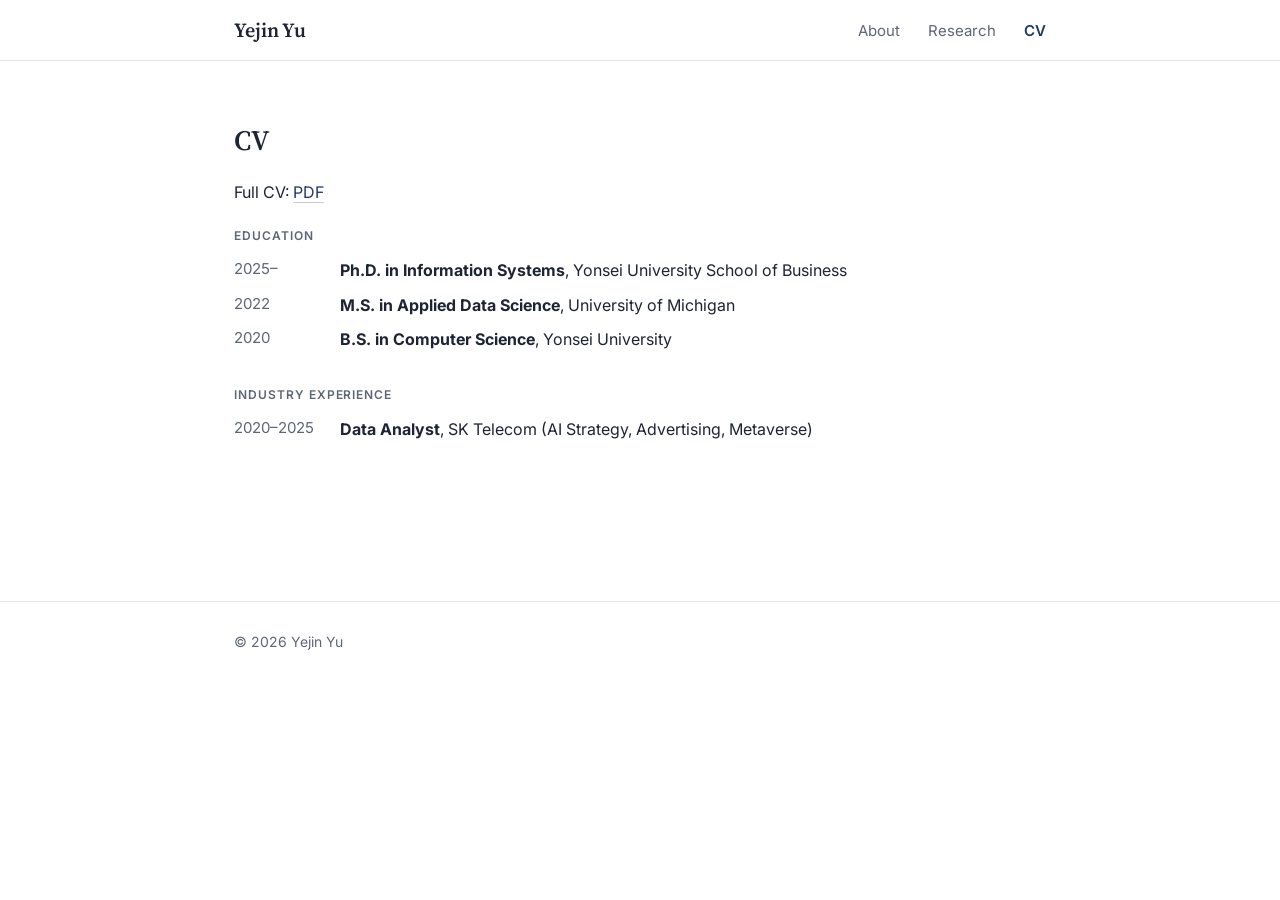
==== cv.html @ fa6e839b "Add files via upload" ====
<!DOCTYPE html>
<html lang="en">
<head>
  <meta charset="utf-8">
  <meta name="viewport" content="width=device-width, initial-scale=1">
  <title>CV · Yejin Yu</title>
  <meta name="description" content="Yejin Yu — Ph.D. student in Information Systems at Yonsei University School of Business. Research on digital platforms, streaming content, and offline consumption.">
  <link rel="preconnect" href="https://fonts.googleapis.com">
  <link rel="preconnect" href="https://fonts.gstatic.com" crossorigin>
  <link href="https://fonts.googleapis.com/css2?family=Source+Serif+4:opsz,wght@8..60,400;8..60,600&family=Inter:wght@400;500;600&display=swap" rel="stylesheet">
  <link rel="stylesheet" href="style.css">
</head>
<body>

  <header class="site-header">
    <div class="wrap header-inner">
      <a class="brand" href="index.html">Yejin Yu</a>
      <nav>
        <a href="index.html">About</a>
        <a href="research.html">Research</a>
        <a href="cv.html" class="active">CV</a>
      </nav>
    </div>
  </header>

  <main class="wrap">

    <section id="cv" class="page">
      <h2 class="section-title">CV</h2>
      <p>Full CV: <a href="cv.pdf">PDF</a></p>

      <h3 class="group">Education</h3>
      <dl class="timeline">
        <dt>2025–</dt>
        <dd><strong>Ph.D. in Information Systems</strong>, Yonsei University School of Business</dd>
        <dt>2022</dt>
        <dd><strong>M.S. in Applied Data Science</strong>, University of Michigan</dd>
        <dt>2020</dt>
        <dd><strong>B.S. in Computer Science</strong>, Yonsei University</dd>
      </dl>

      <h3 class="group">Industry Experience</h3>
      <dl class="timeline">
        <dt>2020–2025</dt>
        <dd><strong>Data Analyst</strong>, SK Telecom (AI Strategy, Advertising, Metaverse)</dd>
      </dl>
    </section>

  </main>

  <footer class="site-footer">
    <div class="wrap">© 2026 Yejin Yu</div>
  </footer>

</body>
</html>
---- style.css ----
:root {
  --ink: #1d2433;
  --muted: #5d6677;
  --navy: #1f3a68;
  --line: #e3e6ec;
  --bg: #ffffff;
  --soft: #f5f7fa;
  --serif: "Source Serif 4", Georgia, "Times New Roman", serif;
  --sans: "Inter", -apple-system, BlinkMacSystemFont, "Segoe UI", sans-serif;
}

* { box-sizing: border-box; }

html { scroll-behavior: smooth; scroll-padding-top: 72px; }

body {
  margin: 0;
  background: var(--bg);
  color: var(--ink);
  font-family: var(--sans);
  font-size: 16px;
  line-height: 1.65;
  -webkit-font-smoothing: antialiased;
  hyphens: none;
  overflow-wrap: normal;
  word-break: keep-all;
}

a { color: var(--navy); text-decoration: none; border-bottom: 1px solid rgba(31, 58, 104, 0.25); }
a:hover { border-bottom-color: var(--navy); }

.wrap { max-width: 860px; margin: 0 auto; padding: 0 24px; }

/* Header */
.site-header {
  position: sticky; top: 0; z-index: 10;
  background: rgba(255, 255, 255, 0.92);
  backdrop-filter: blur(6px);
  border-bottom: 1px solid var(--line);
}
.header-inner { display: flex; align-items: center; justify-content: space-between; height: 60px; }
.brand { font-family: var(--serif); font-size: 20px; font-weight: 600; color: var(--ink); border: 0; }
nav a { margin-left: 24px; font-size: 15px; color: var(--muted); border: 0; }
nav a:hover { color: var(--navy); }

/* About */
.about { display: grid; grid-template-columns: 200px 1fr; gap: 48px; padding: 64px 0 48px; }
.photo { position: relative; width: 200px; height: 200px; border-radius: 50%; overflow: hidden; background: var(--soft); }
.photo img { position: absolute; inset: 0; width: 100%; height: 100%; object-fit: cover; z-index: 1; }
.initials { position: absolute; inset: 0; display: flex; align-items: center; justify-content: center;
  font-family: var(--serif); font-size: 56px; color: var(--navy); opacity: 0.5; }

h1 { font-family: var(--serif); font-weight: 600; font-size: 40px; line-height: 1.15; margin: 0 0 6px; }
.role { color: var(--muted); margin: 0 0 24px; }
.intro p { margin: 0 0 14px; }

.links { list-style: none; padding: 0; margin: 22px 0 0; display: flex; flex-wrap: wrap; gap: 8px 22px; font-size: 15px; }

.interests { margin-top: 28px; padding-top: 20px; border-top: 1px solid var(--line); }
.label { font-size: 12px; font-weight: 600; letter-spacing: 0.08em; text-transform: uppercase; color: var(--muted); margin: 0 0 6px; }
.interests p { margin: 0; }

/* Sections */
section { padding: 40px 0; border-top: 1px solid var(--line); }
section.about { border-top: 0; }
.section-title { font-family: var(--serif); font-weight: 600; font-size: 28px; margin: 0 0 8px; }
.group { font-size: 12px; font-weight: 600; letter-spacing: 0.08em; text-transform: uppercase; color: var(--muted); margin: 32px 0 12px; }

/* Papers */
.paper { padding: 14px 0; border-bottom: 1px solid var(--line); }
.paper:last-of-type { border-bottom: 0; }
.paper p { margin: 0; }
.paper .title { font-family: var(--serif); font-size: 18px; font-weight: 600; line-height: 1.4; }
.paper .meta { color: var(--muted); font-size: 15px; margin-top: 4px; }
.paper .note { font-size: 14px; color: var(--navy); margin-top: 4px; }

/* CV timeline */
.timeline { display: grid; grid-template-columns: 90px 1fr; gap: 8px 16px; margin: 0; }
.timeline dt { color: var(--muted); font-size: 15px; }
.timeline dd { margin: 0; }

/* Footer */
.site-footer { border-top: 1px solid var(--line); padding: 28px 0 40px; color: var(--muted); font-size: 14px; }

/* Mobile */
@media (max-width: 680px) {
  .about { grid-template-columns: 1fr; gap: 24px; padding-top: 40px; }
  .photo { width: 140px; height: 140px; }
  .initials { font-size: 40px; }
  h1 { font-size: 32px; }
  nav a { margin-left: 16px; }
  .timeline { grid-template-columns: 1fr; gap: 0; }
  .timeline dd { margin-bottom: 10px; }
}

/* Multi-page additions */
nav a.active { color: var(--navy); font-weight: 600; }
.side { display: flex; flex-direction: column; align-items: center; gap: 28px; }
.univ-logo { display: block; width: 100%; max-width: 200px; height: auto; }
section.page { border-top: 0; padding-top: 56px; min-height: 60vh; }
section.page .group:first-of-type { margin-top: 20px; }

@media (max-width: 680px) {
  .side { flex-direction: row; justify-content: flex-start; gap: 20px; }
  .univ-logo { max-width: 150px; }
  section.page { padding-top: 36px; }
}
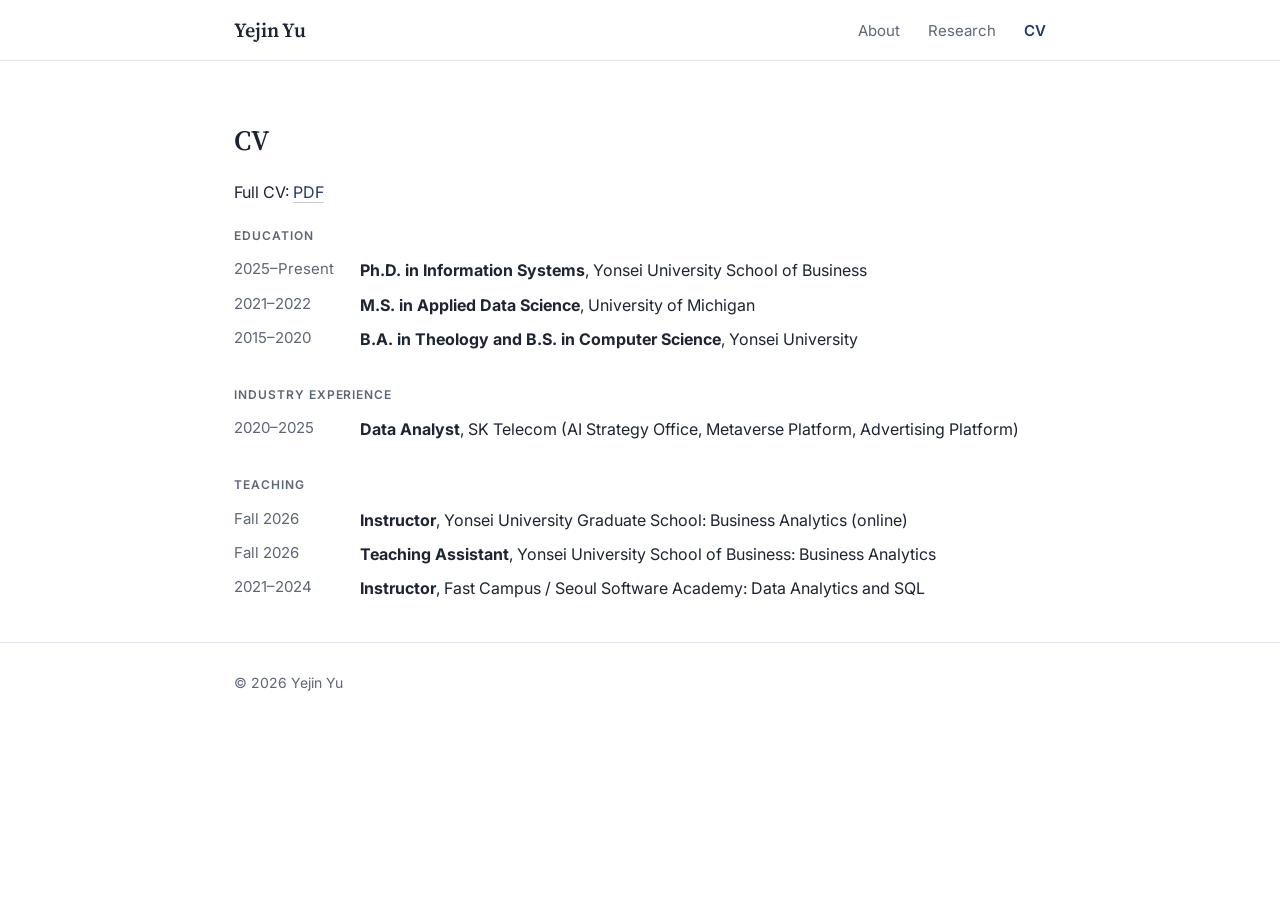
==== commit bd353fd0: "Update site content and CV Co-Authored-By: Claude Opus 5.5 <noreply@anthropic.com> Claude-Session: h" ====
--- a/cv.html
+++ b/cv.html
@@ -31,18 +31,28 @@
 
       <h3 class="group">Education</h3>
       <dl class="timeline">
-        <dt>2025–</dt>
+        <dt>2025–Present</dt>
         <dd><strong>Ph.D. in Information Systems</strong>, Yonsei University School of Business</dd>
-        <dt>2022</dt>
+        <dt>2021–2022</dt>
         <dd><strong>M.S. in Applied Data Science</strong>, University of Michigan</dd>
-        <dt>2020</dt>
-        <dd><strong>B.S. in Computer Science</strong>, Yonsei University</dd>
+        <dt>2015–2020</dt>
+        <dd><strong>B.A. in Theology and B.S. in Computer Science</strong>, Yonsei University</dd>
       </dl>
 
       <h3 class="group">Industry Experience</h3>
       <dl class="timeline">
         <dt>2020–2025</dt>
-        <dd><strong>Data Analyst</strong>, SK Telecom (AI Strategy, Advertising, Metaverse)</dd>
+        <dd><strong>Data Analyst</strong>, SK Telecom (AI Strategy Office, Metaverse Platform, Advertising Platform)</dd>
+      </dl>
+
+      <h3 class="group">Teaching</h3>
+      <dl class="timeline">
+        <dt>Fall 2026</dt>
+        <dd><strong>Instructor</strong>, Yonsei University Graduate School: Business Analytics (online)</dd>
+        <dt>Fall 2026</dt>
+        <dd><strong>Teaching Assistant</strong>, Yonsei University School of Business: Business Analytics</dd>
+        <dt>2021–2024</dt>
+        <dd><strong>Instructor</strong>, Fast Campus / Seoul Software Academy: Data Analytics and SQL</dd>
       </dl>
     </section>
 
--- a/style.css
+++ b/style.css
@@ -75,7 +75,7 @@
 .paper .note { font-size: 14px; color: var(--navy); margin-top: 4px; }
 
 /* CV timeline */
-.timeline { display: grid; grid-template-columns: 90px 1fr; gap: 8px 16px; margin: 0; }
+.timeline { display: grid; grid-template-columns: 110px 1fr; gap: 8px 16px; margin: 0; }
 .timeline dt { color: var(--muted); font-size: 15px; }
 .timeline dd { margin: 0; }
 
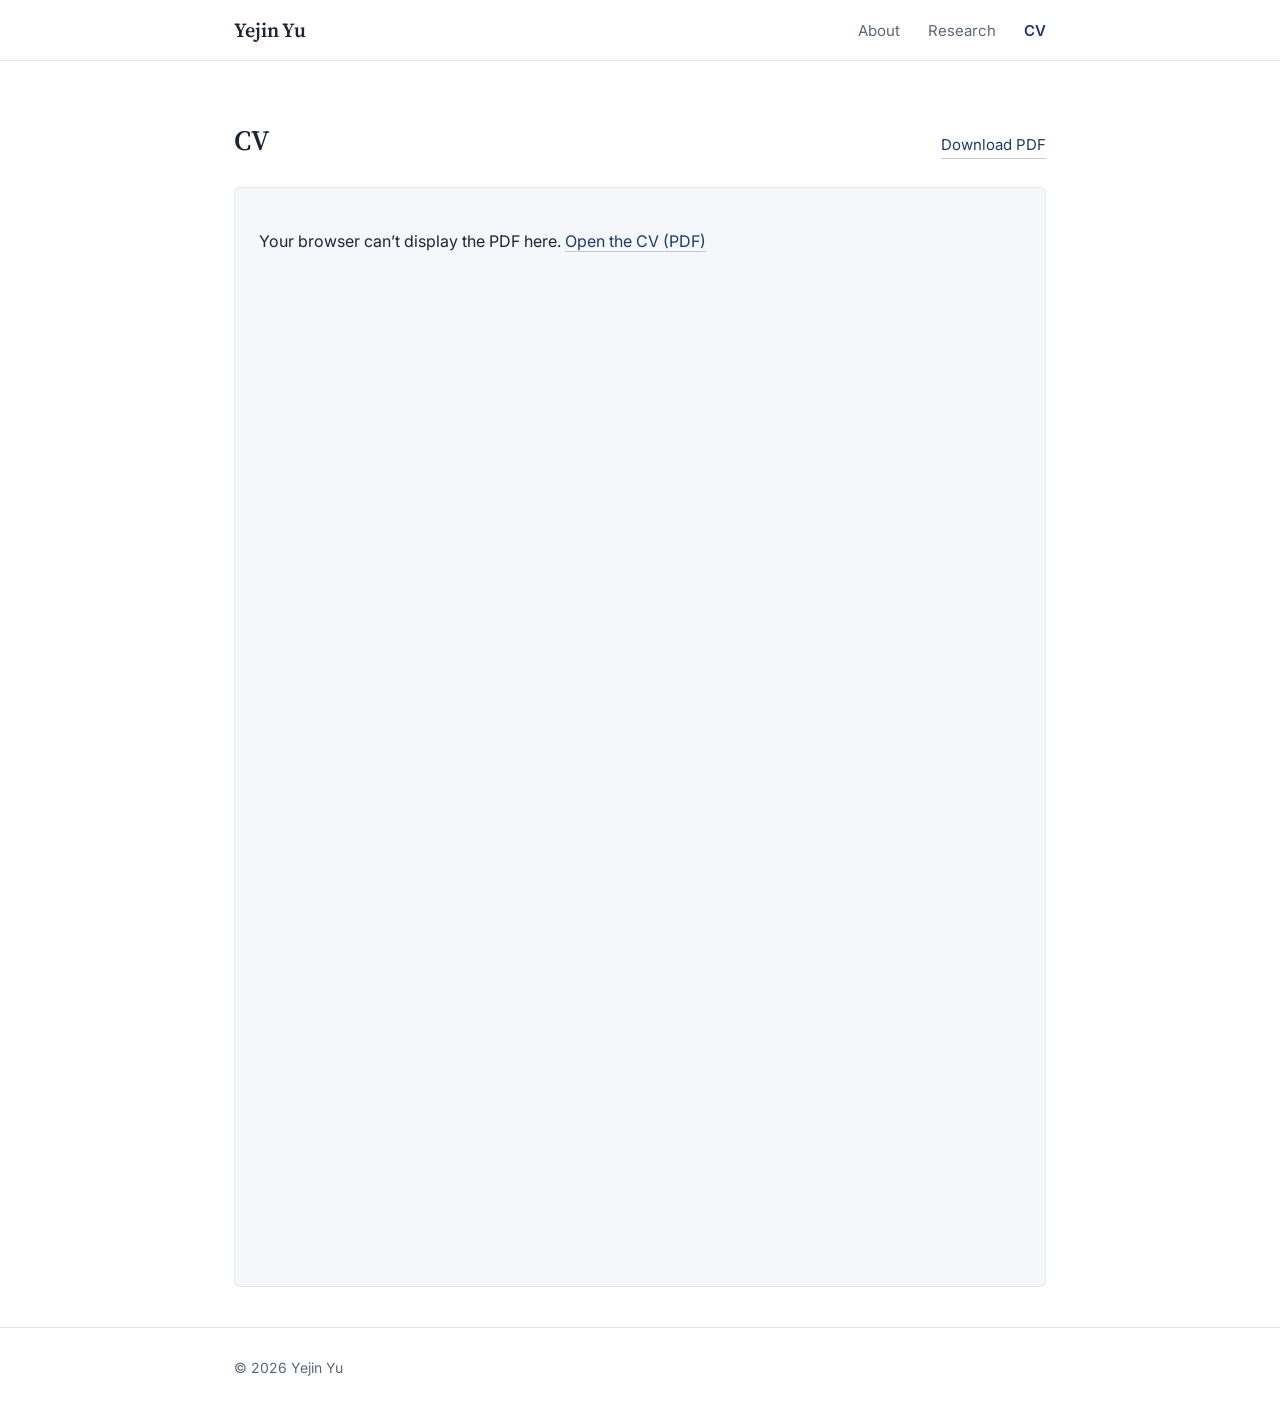
==== commit 1ba16940: "Embed CV PDF on CV page Co-Authored-By: Claude Opus 5.5 <noreply@anthropic.com> Claude-Session: http" ====
--- a/cv.html
+++ b/cv.html
@@ -8,6 +8,9 @@
   <link rel="preconnect" href="https://fonts.googleapis.com">
   <link rel="preconnect" href="https://fonts.gstatic.com" crossorigin>
   <link href="https://fonts.googleapis.com/css2?family=Source+Serif+4:opsz,wght@8..60,400;8..60,600&family=Inter:wght@400;500;600&display=swap" rel="stylesheet">
+  <link rel="icon" href="favicon.svg" type="image/svg+xml">
+  <link rel="icon" href="favicon-32.png" sizes="32x32" type="image/png">
+  <link rel="apple-touch-icon" href="apple-touch-icon.png">
   <link rel="stylesheet" href="style.css">
 </head>
 <body>
@@ -26,34 +29,13 @@
   <main class="wrap">
 
     <section id="cv" class="page">
-      <h2 class="section-title">CV</h2>
-      <p>Full CV: <a href="cv.pdf">PDF</a></p>
-
-      <h3 class="group">Education</h3>
-      <dl class="timeline">
-        <dt>2025–Present</dt>
-        <dd><strong>Ph.D. in Information Systems</strong>, Yonsei University School of Business</dd>
-        <dt>2021–2022</dt>
-        <dd><strong>M.S. in Applied Data Science</strong>, University of Michigan</dd>
-        <dt>2015–2020</dt>
-        <dd><strong>B.A. in Theology and B.S. in Computer Science</strong>, Yonsei University</dd>
-      </dl>
-
-      <h3 class="group">Industry Experience</h3>
-      <dl class="timeline">
-        <dt>2020–2025</dt>
-        <dd><strong>Data Analyst</strong>, SK Telecom (AI Strategy Office, Metaverse Platform, Advertising Platform)</dd>
-      </dl>
-
-      <h3 class="group">Teaching</h3>
-      <dl class="timeline">
-        <dt>Fall 2026</dt>
-        <dd><strong>Instructor</strong>, Yonsei University Graduate School: Business Analytics (online)</dd>
-        <dt>Fall 2026</dt>
-        <dd><strong>Teaching Assistant</strong>, Yonsei University School of Business: Business Analytics</dd>
-        <dt>2021–2024</dt>
-        <dd><strong>Instructor</strong>, Fast Campus / Seoul Software Academy: Data Analytics and SQL</dd>
-      </dl>
+      <div class="cv-head">
+        <h2 class="section-title">CV</h2>
+        <a class="cv-download" href="cv.pdf" download>Download PDF</a>
+      </div>
+      <object class="cv-embed" data="cv.pdf#view=FitH" type="application/pdf">
+        <p class="cv-fallback">Your browser can’t display the PDF here. <a href="cv.pdf">Open the CV (PDF)</a></p>
+      </object>
     </section>
 
   </main>
--- a/style.css
+++ b/style.css
@@ -105,3 +105,17 @@
   .univ-logo { max-width: 150px; }
   section.page { padding-top: 36px; }
 }
+
+/* Affiliation logos */
+.affiliations { display: flex; flex-wrap: wrap; align-items: center; gap: 18px 36px; margin-top: 28px; padding-top: 22px; border-top: 1px solid var(--line); }
+.affiliations img { height: 30px; width: auto; display: block; }
+.affiliations img[alt="University of Michigan"] { height: 28px; }
+.affiliations img[alt="SK Telecom"] { height: 34px; }
+@media (max-width: 680px) { .affiliations { gap: 16px 24px; } .affiliations img { height: 24px; } .affiliations img[alt="SK Telecom"] { height: 28px; } }
+
+/* Embedded CV */
+.cv-head { display: flex; align-items: baseline; justify-content: space-between; gap: 16px; margin-bottom: 16px; }
+.cv-download { font-size: 15px; }
+.cv-embed { display: block; width: 100%; height: 1100px; border: 1px solid var(--line); border-radius: 6px; background: var(--soft); }
+.cv-fallback { padding: 24px; }
+@media (max-width: 680px) { .cv-embed { height: 75vh; } }
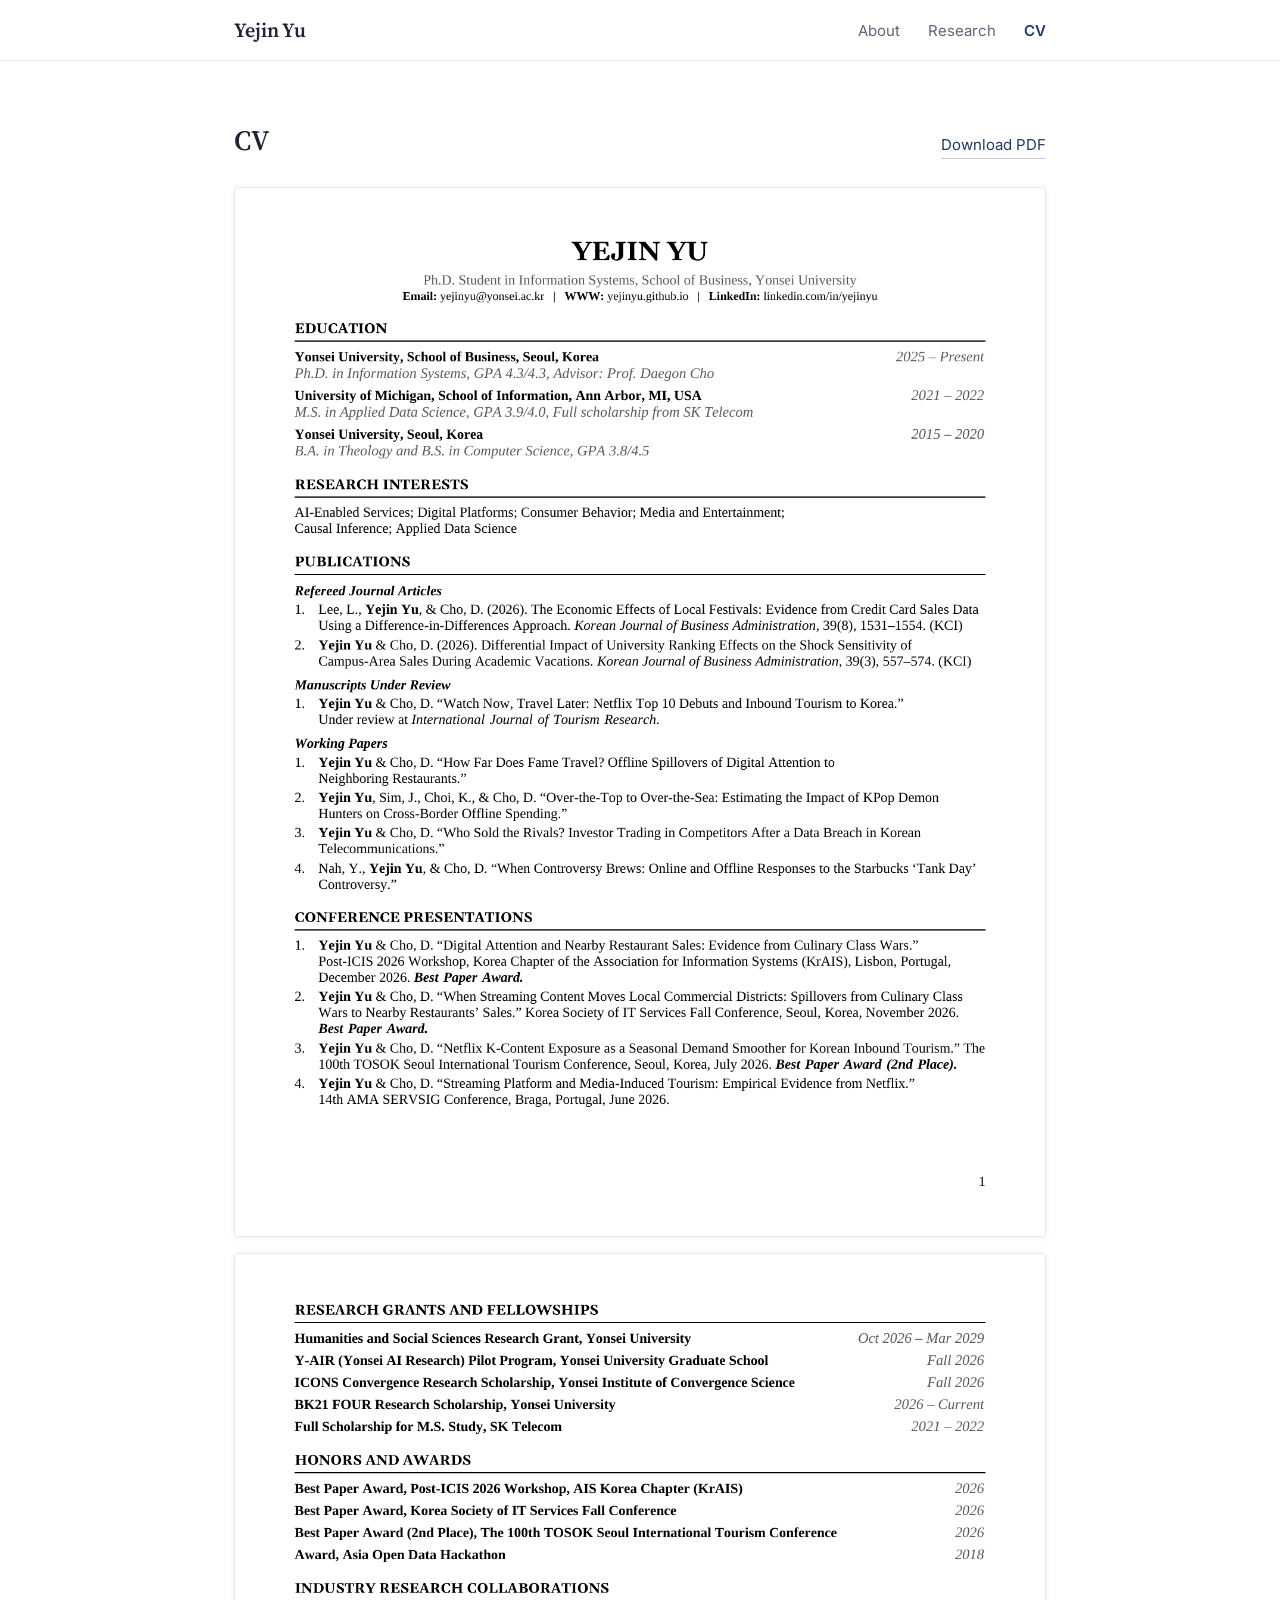
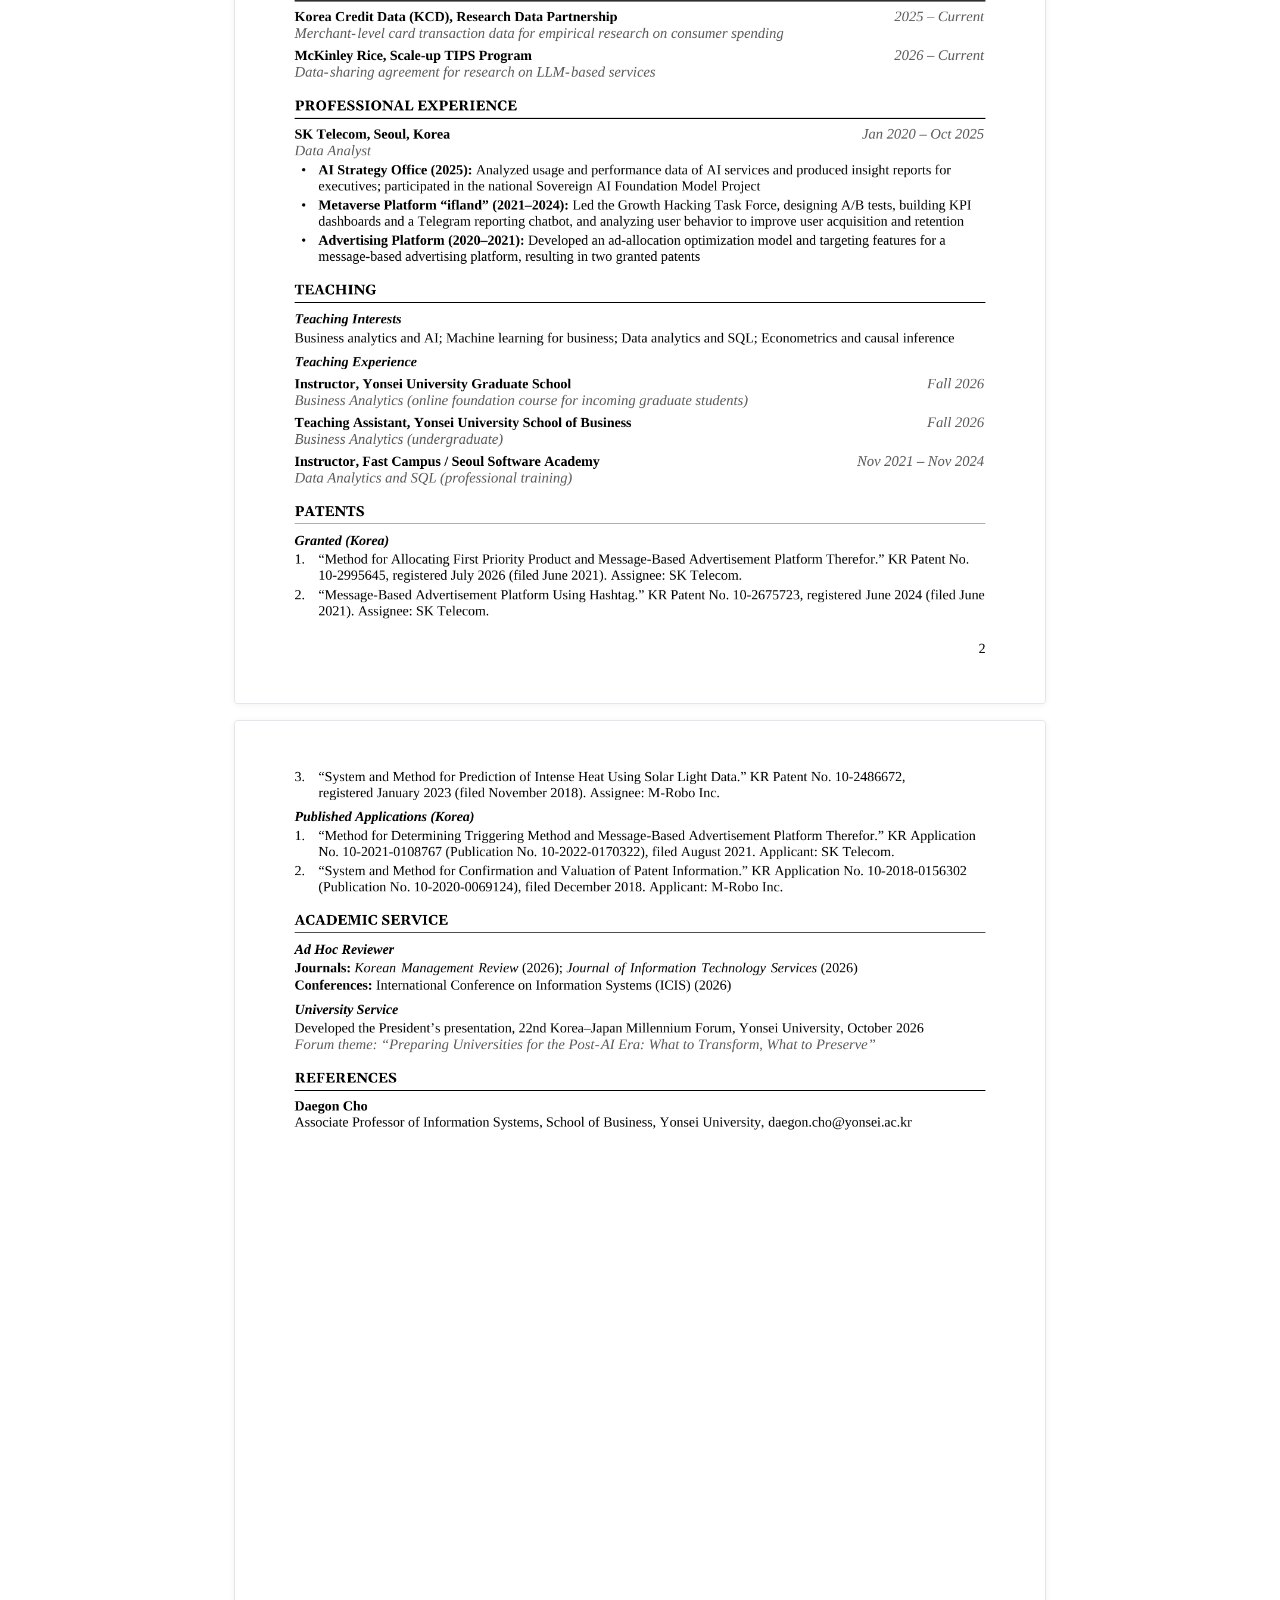
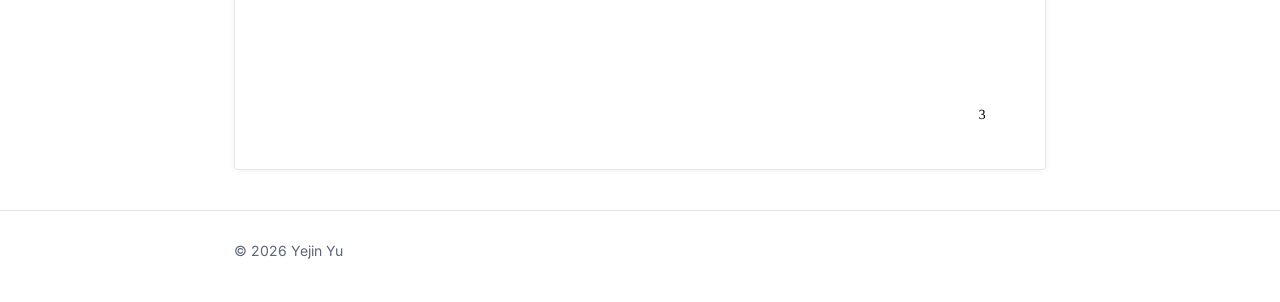
==== commit bf08fc87: "Show CV pages as images (works on mobile) Co-Authored-By: Claude Opus 5.5 <noreply@anthropic.com> Cl" ====
--- a/cv.html
+++ b/cv.html
@@ -33,9 +33,11 @@
         <h2 class="section-title">CV</h2>
         <a class="cv-download" href="cv.pdf" download>Download PDF</a>
       </div>
-      <object class="cv-embed" data="cv.pdf#view=FitH" type="application/pdf">
-        <p class="cv-fallback">Your browser can’t display the PDF here. <a href="cv.pdf">Open the CV (PDF)</a></p>
-      </object>
+      <div class="cv-pages">
+        <img src="cv-page-1.png" alt="Yejin Yu CV, page 1" loading="lazy">
+        <img src="cv-page-2.png" alt="Yejin Yu CV, page 2" loading="lazy">
+        <img src="cv-page-3.png" alt="Yejin Yu CV, page 3" loading="lazy">
+      </div>
     </section>
 
   </main>
--- a/style.css
+++ b/style.css
@@ -119,3 +119,5 @@
 .cv-embed { display: block; width: 100%; height: 1100px; border: 1px solid var(--line); border-radius: 6px; background: var(--soft); }
 .cv-fallback { padding: 24px; }
 @media (max-width: 680px) { .cv-embed { height: 75vh; } }
+.cv-pages { display: flex; flex-direction: column; gap: 16px; }
+.cv-pages img { width: 100%; height: auto; display: block; border: 1px solid var(--line); border-radius: 4px; box-shadow: 0 1px 6px rgba(29,36,51,0.06); background: #fff; }
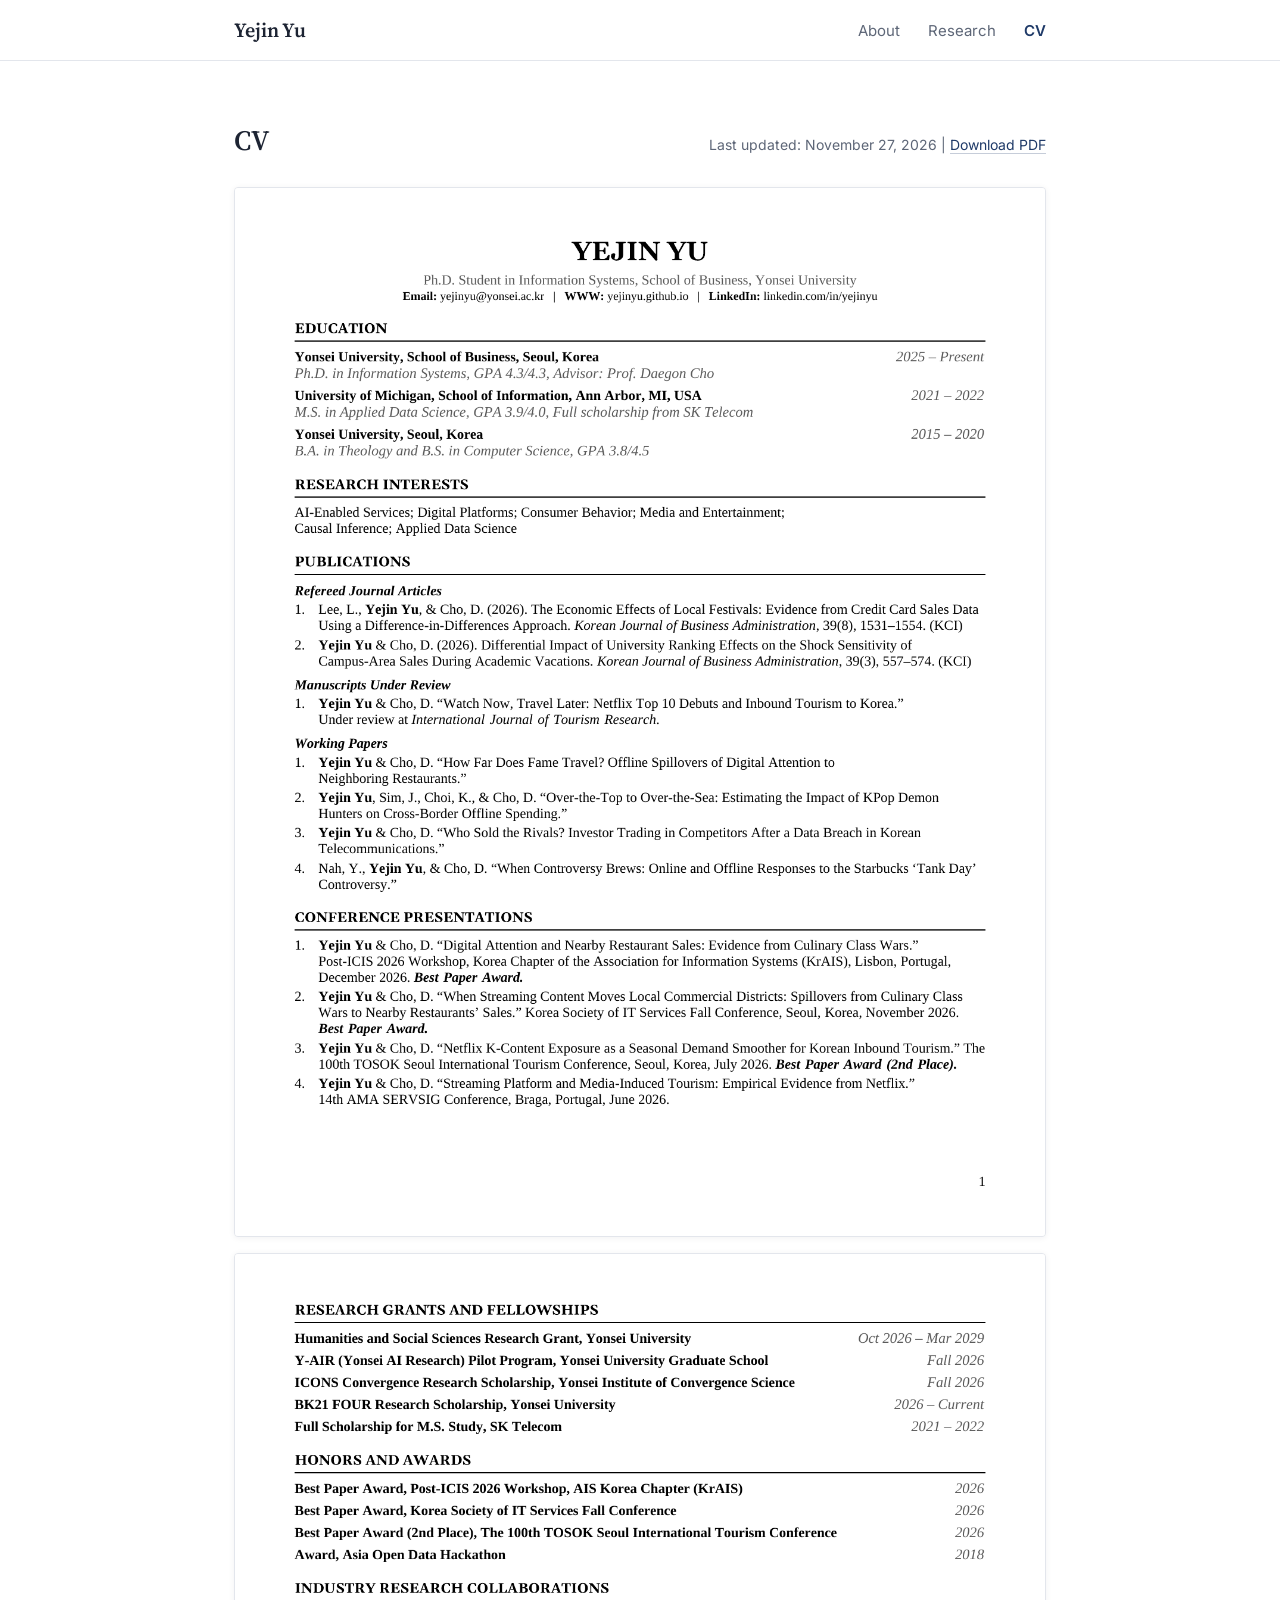
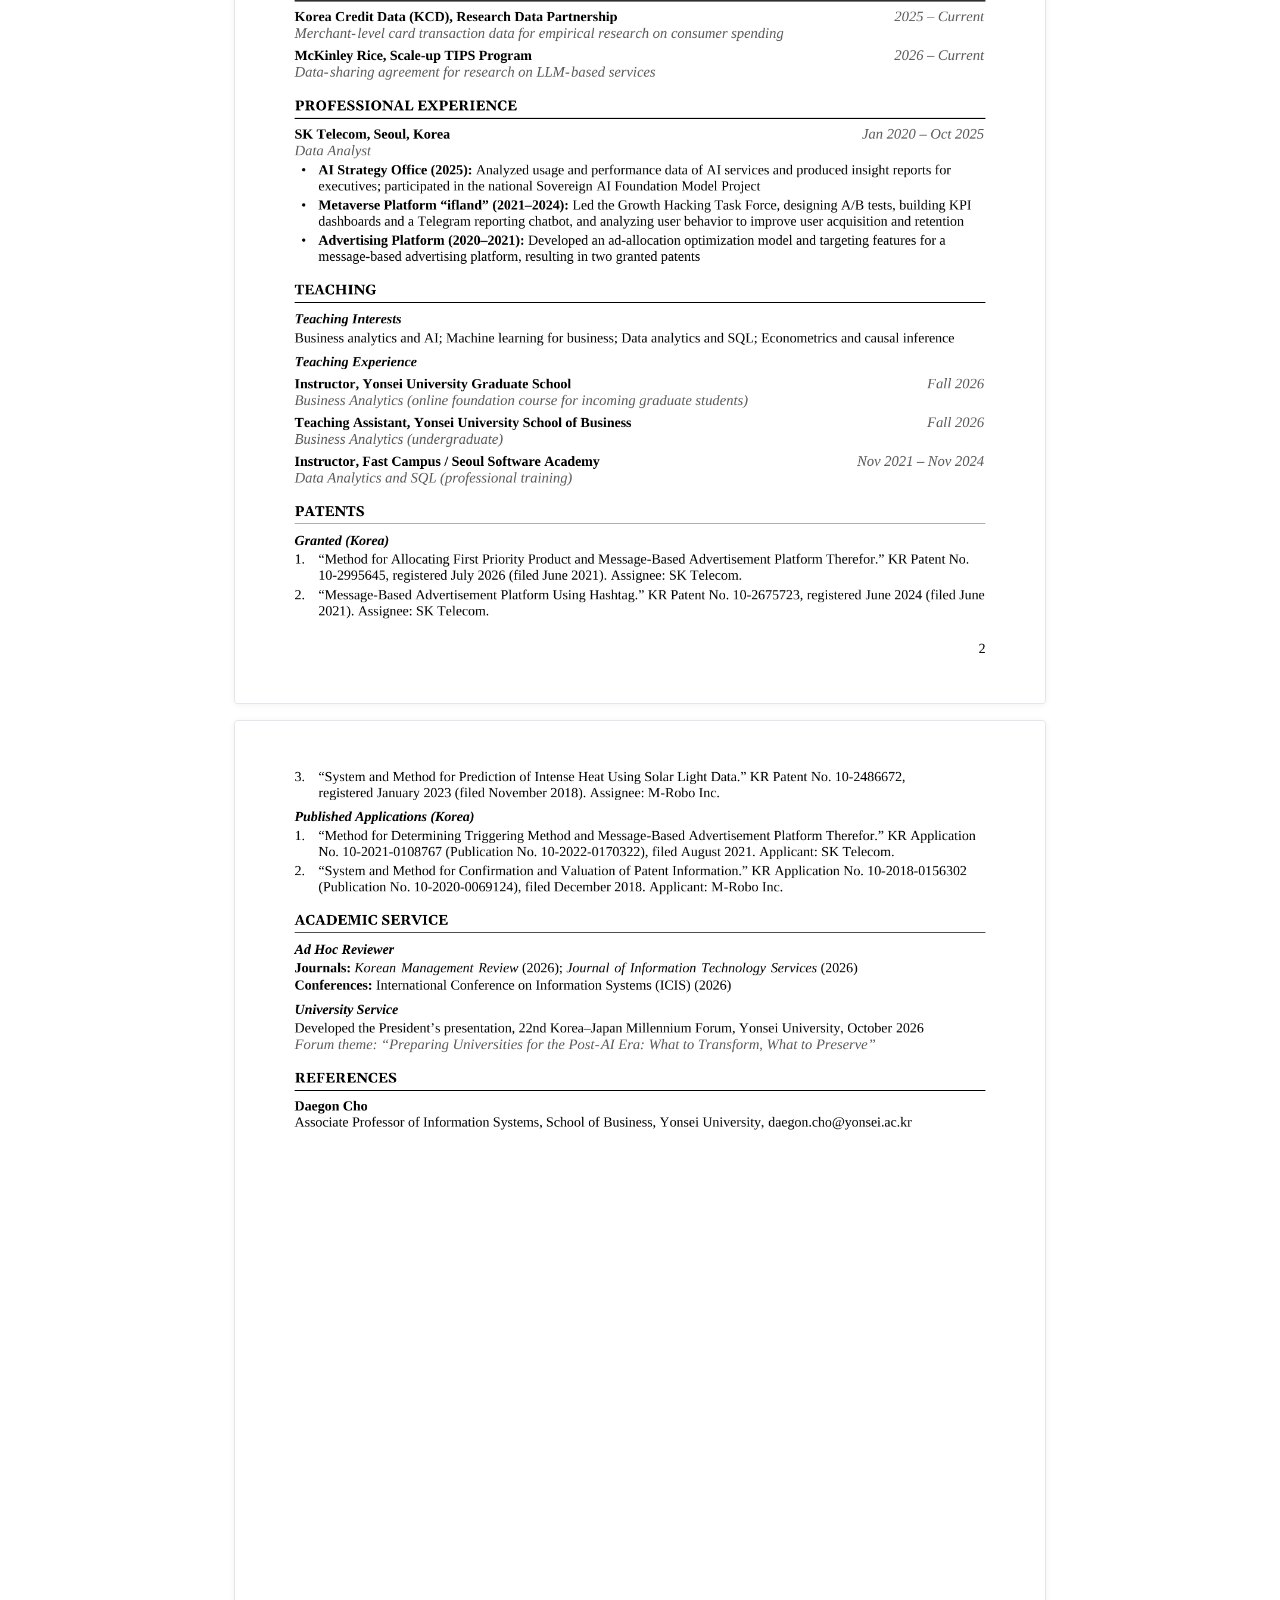
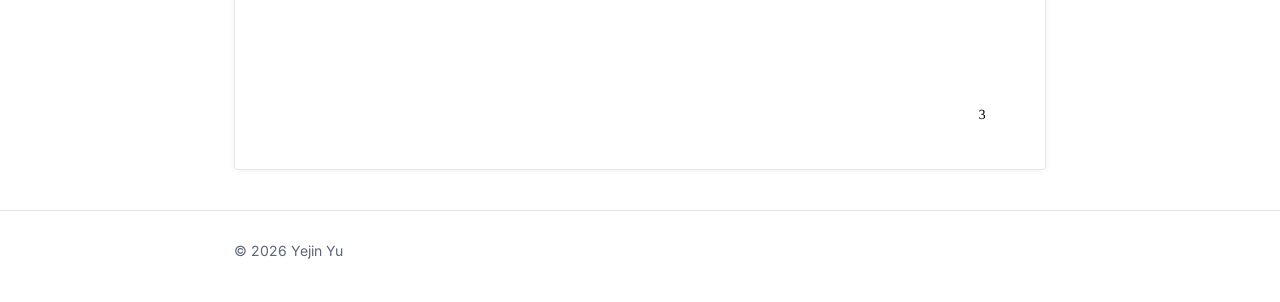
==== commit 1fdab3ad: "Rename CV file, add last-updated date Co-Authored-By: Claude Opus 5.5 <noreply@anthropic.com> Claude" ====
--- a/cv.html
+++ b/cv.html
@@ -8,9 +8,9 @@
   <link rel="preconnect" href="https://fonts.googleapis.com">
   <link rel="preconnect" href="https://fonts.gstatic.com" crossorigin>
   <link href="https://fonts.googleapis.com/css2?family=Source+Serif+4:opsz,wght@8..60,400;8..60,600&family=Inter:wght@400;500;600&display=swap" rel="stylesheet">
-  <link rel="icon" href="favicon.svg" type="image/svg+xml">
-  <link rel="icon" href="favicon-32.png" sizes="32x32" type="image/png">
-  <link rel="apple-touch-icon" href="apple-touch-icon.png">
+  <link rel="icon" href="favicon.svg?v=2" type="image/svg+xml">
+  <link rel="icon" href="favicon-32.png?v=2" sizes="32x32" type="image/png">
+  <link rel="apple-touch-icon" href="apple-touch-icon.png?v=2">
   <link rel="stylesheet" href="style.css">
 </head>
 <body>
@@ -31,7 +31,7 @@
     <section id="cv" class="page">
       <div class="cv-head">
         <h2 class="section-title">CV</h2>
-        <a class="cv-download" href="cv.pdf" download>Download PDF</a>
+        <span class="cv-meta">Last updated: November 27, 2026 | <a href="Yejin_Yu_CV.pdf" download="Yejin_Yu_CV.pdf">Download PDF</a></span>
       </div>
       <div class="cv-pages">
         <img src="cv-page-1.png" alt="Yejin Yu CV, page 1" loading="lazy">
--- a/style.css
+++ b/style.css
@@ -121,3 +121,4 @@
 @media (max-width: 680px) { .cv-embed { height: 75vh; } }
 .cv-pages { display: flex; flex-direction: column; gap: 16px; }
 .cv-pages img { width: 100%; height: auto; display: block; border: 1px solid var(--line); border-radius: 4px; box-shadow: 0 1px 6px rgba(29,36,51,0.06); background: #fff; }
+.cv-meta { font-size: 14px; color: var(--muted); }
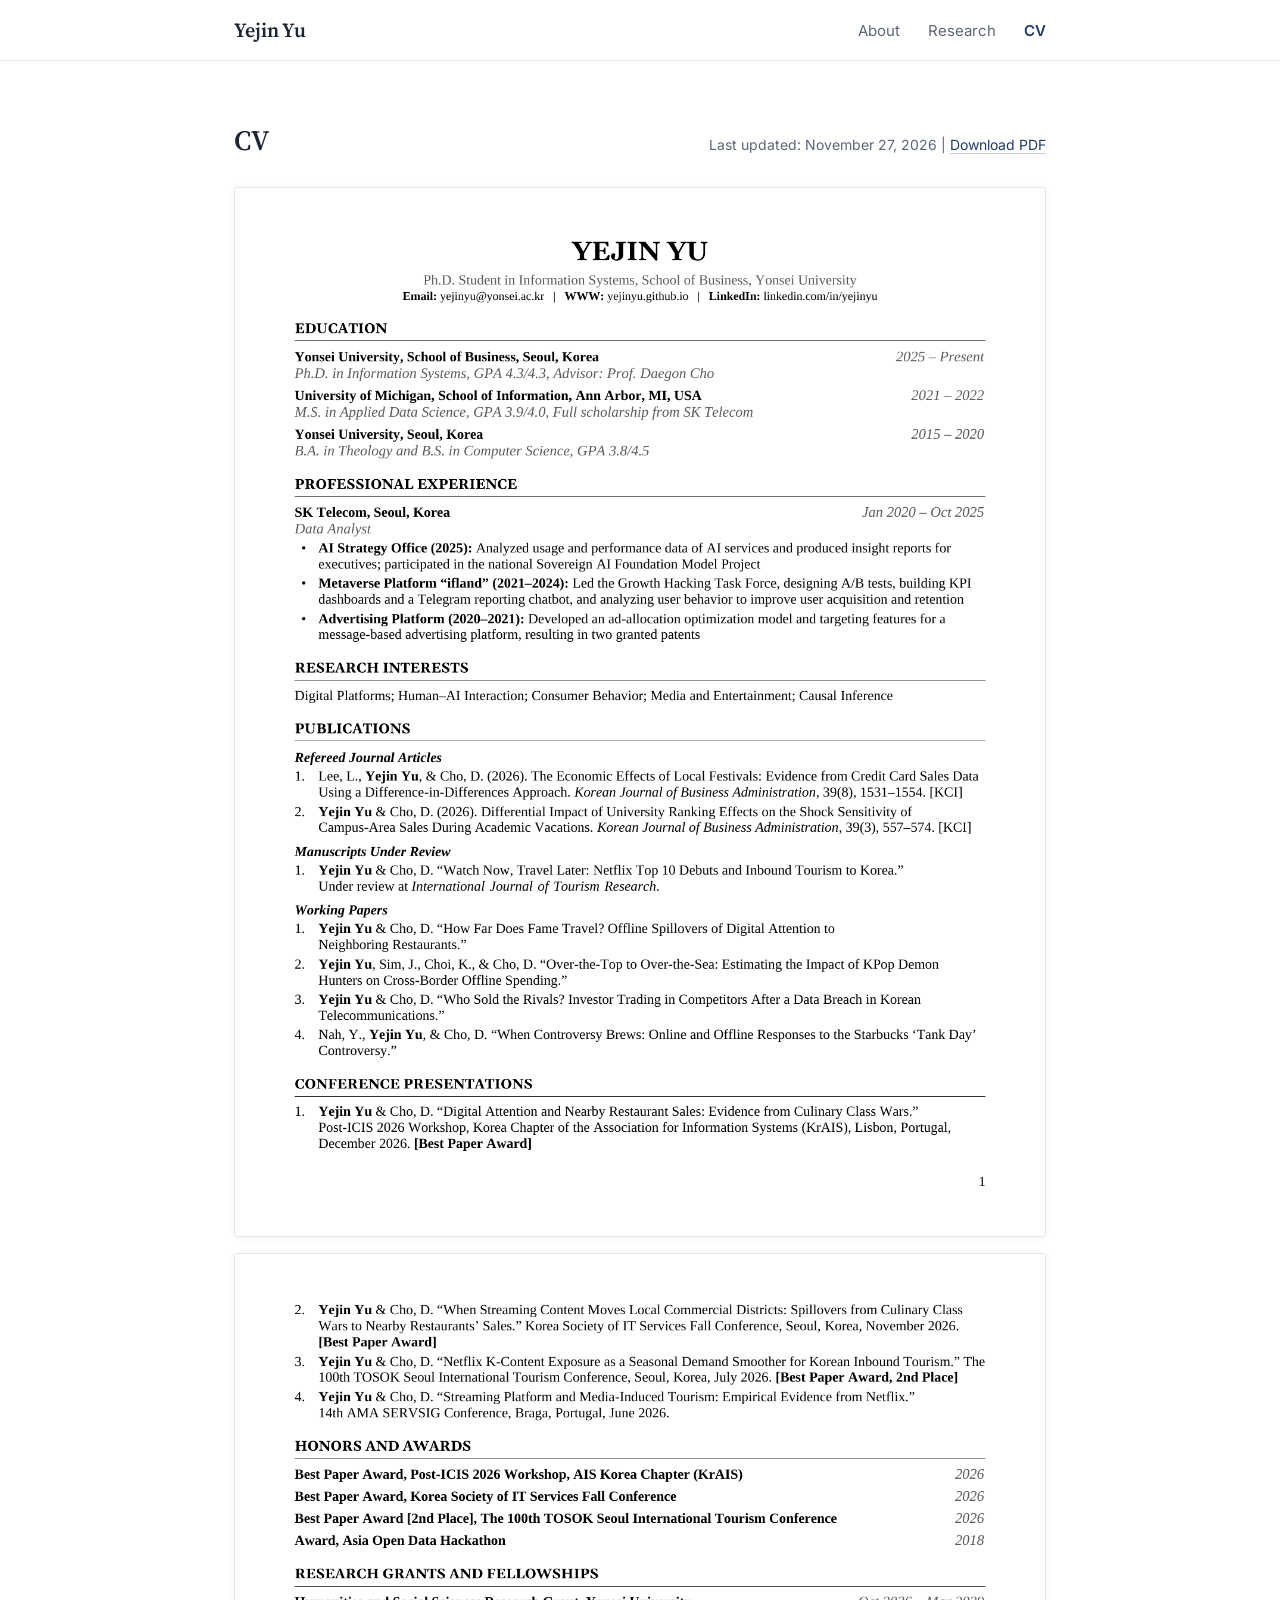
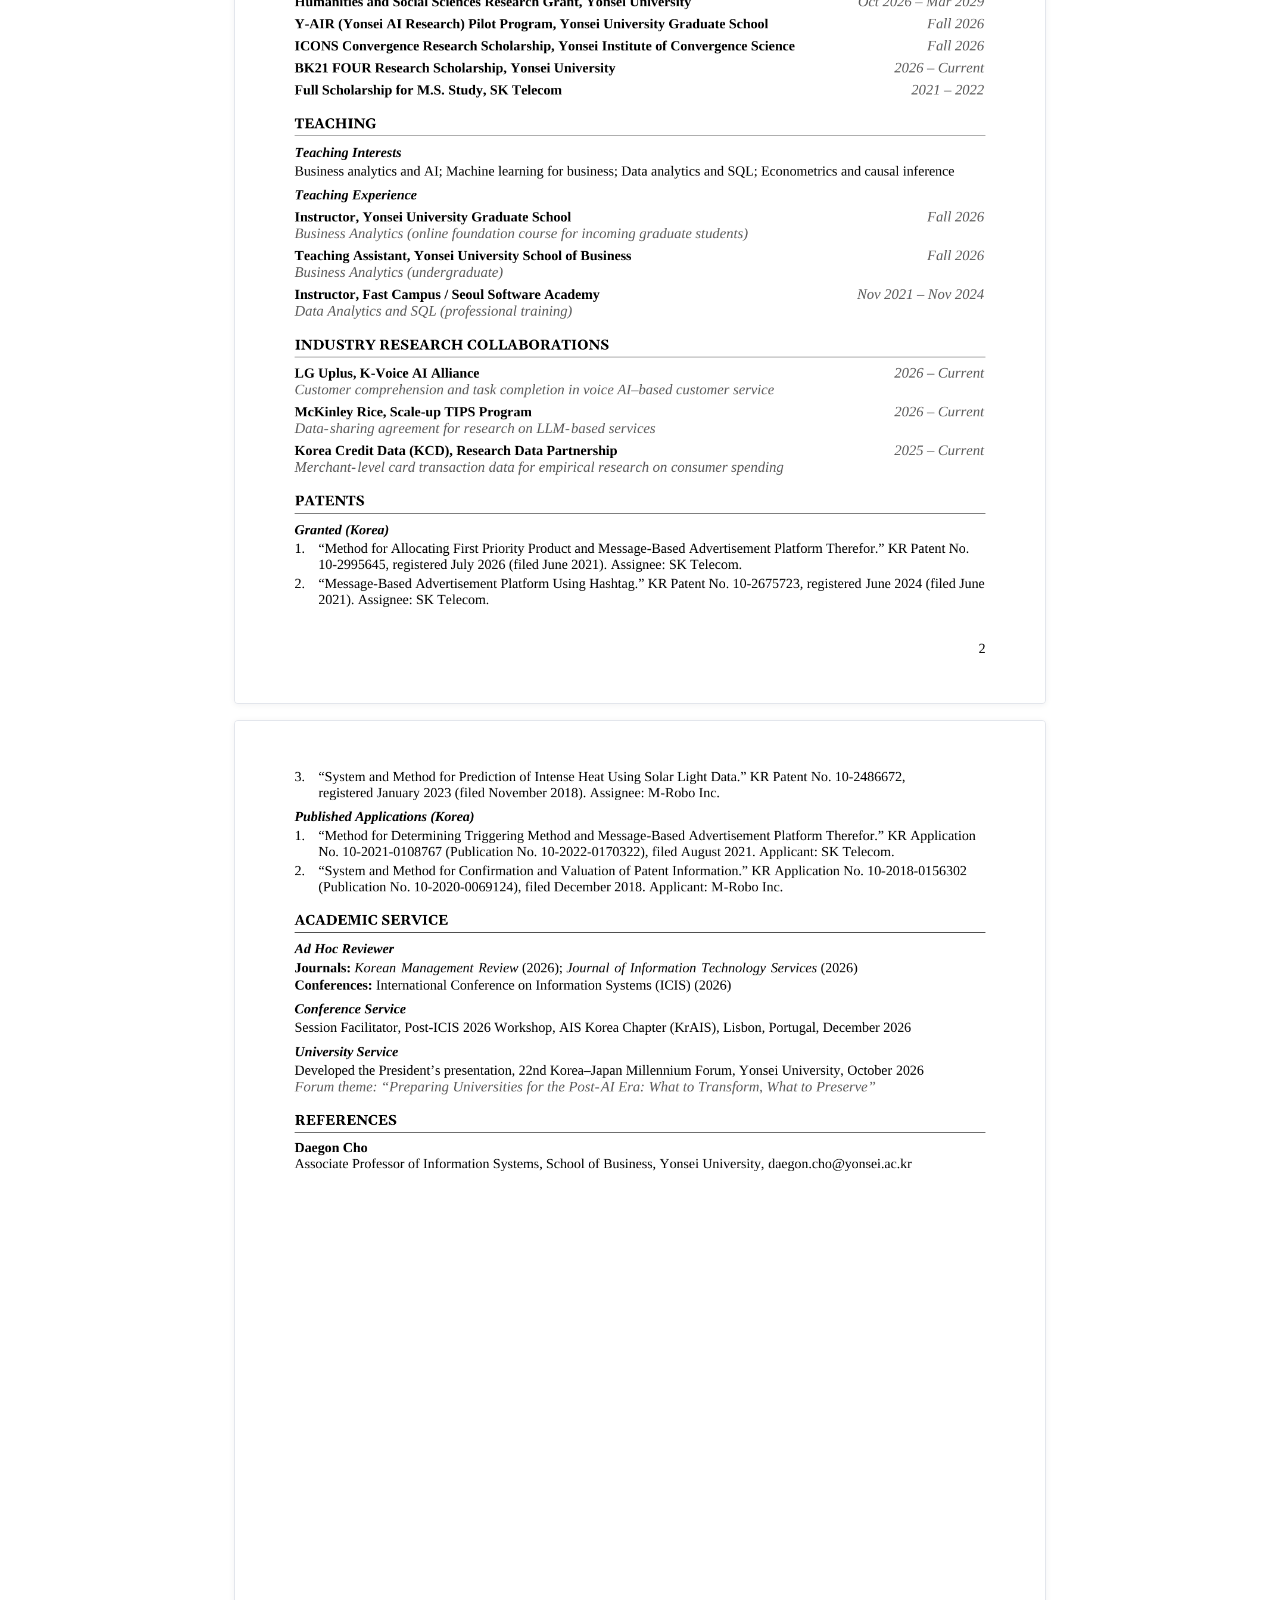
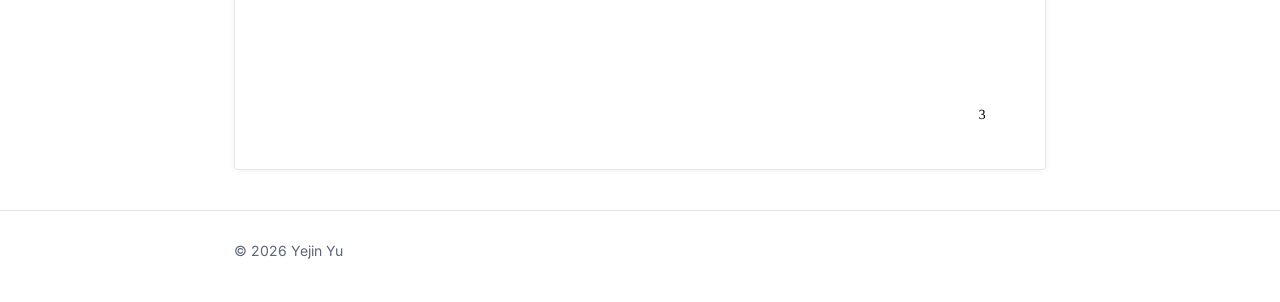
==== commit 098f0406: "SEO: titles, meta, structured data, sitemap, robots; fix placeholder links Co-Authored-By: Claude Op" ====
--- a/cv.html
+++ b/cv.html
@@ -3,8 +3,16 @@
 <head>
   <meta charset="utf-8">
   <meta name="viewport" content="width=device-width, initial-scale=1">
-  <title>CV · Yejin Yu</title>
-  <meta name="description" content="Yejin Yu — Ph.D. student in Information Systems at Yonsei University School of Business. Research on digital platforms, streaming content, and offline consumption.">
+  <title>CV | Yejin Yu (유예진)</title>
+  <meta name="description" content="Curriculum vitae of Yejin Yu (유예진), Ph.D. student in Information Systems at Yonsei University School of Business.">
+  <meta name="author" content="Yejin Yu">
+  <link rel="canonical" href="https://yejinyu.github.io/cv.html">
+  <meta property="og:type" content="website">
+  <meta property="og:title" content="CV | Yejin Yu (유예진)">
+  <meta property="og:description" content="Curriculum vitae of Yejin Yu (유예진), Ph.D. student in Information Systems at Yonsei University School of Business.">
+  <meta property="og:url" content="https://yejinyu.github.io/cv.html">
+  <meta property="og:image" content="https://yejinyu.github.io/profile-photo.jpg">
+  <meta name="twitter:card" content="summary">
   <link rel="preconnect" href="https://fonts.googleapis.com">
   <link rel="preconnect" href="https://fonts.gstatic.com" crossorigin>
   <link href="https://fonts.googleapis.com/css2?family=Source+Serif+4:opsz,wght@8..60,400;8..60,600&family=Inter:wght@400;500;600&display=swap" rel="stylesheet">
--- a/style.css
+++ b/style.css
@@ -122,3 +122,4 @@
 .cv-pages { display: flex; flex-direction: column; gap: 16px; }
 .cv-pages img { width: 100%; height: auto; display: block; border: 1px solid var(--line); border-radius: 4px; box-shadow: 0 1px 6px rgba(29,36,51,0.06); background: #fff; }
 .cv-meta { font-size: 14px; color: var(--muted); }
+.name-ko { font-family: var(--sans); font-size: 20px; font-weight: 400; color: var(--muted); margin-left: 8px; }
